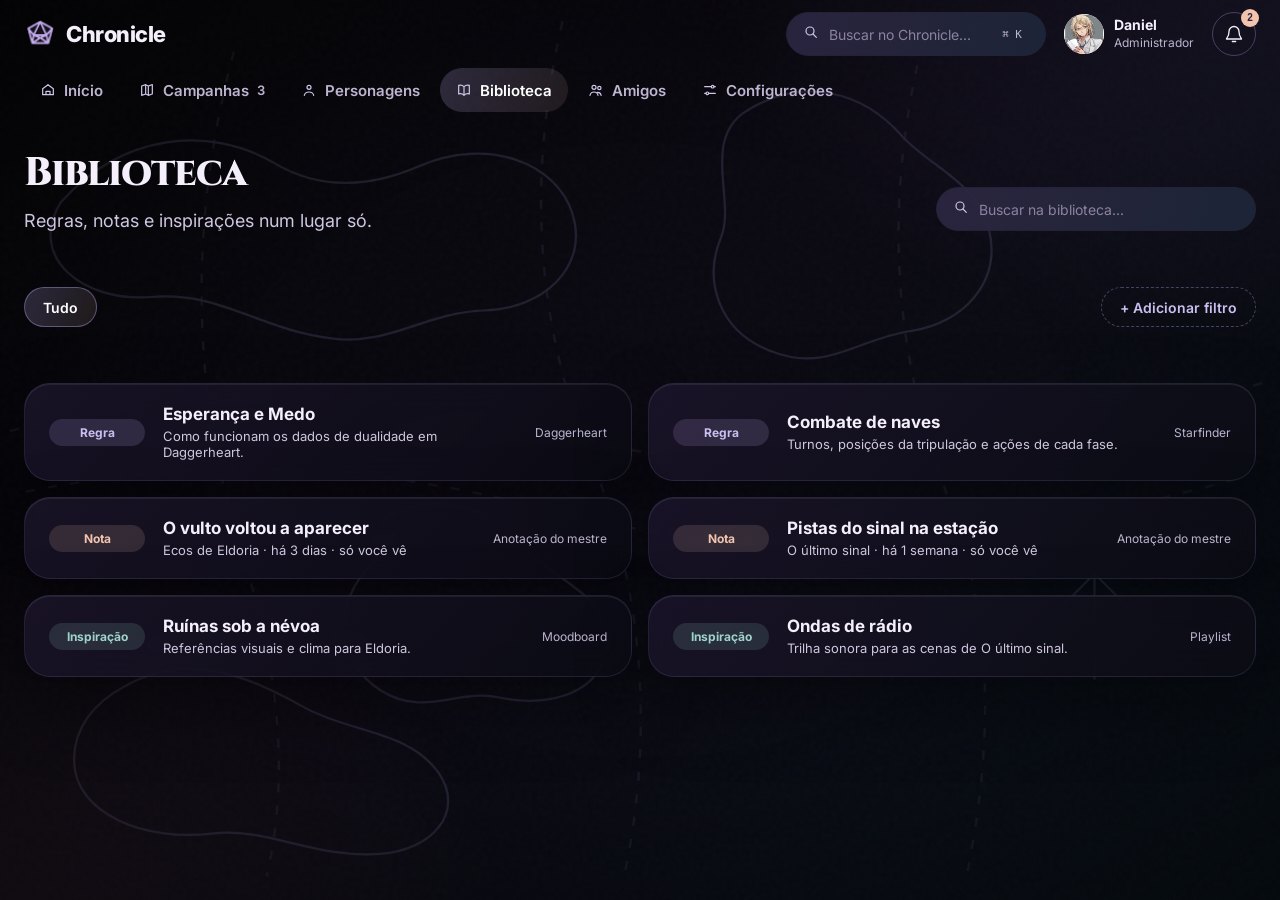
==== biblioteca/index.html @ 225dffe8 "V2 - prot" ====
<!DOCTYPE html>
<html lang="pt-BR">
<head>
    <meta charset="UTF-8">
    <meta name="viewport" content="width=device-width, initial-scale=1.0">
    <title>Chronicle - Biblioteca</title>
    <link rel="preconnect" href="https://fonts.googleapis.com">
    <link rel="preconnect" href="https://fonts.gstatic.com" crossorigin>
    <link rel="stylesheet" href="https://fonts.googleapis.com/css2?family=Cinzel:wght@600;700;800&family=Inter:wght@400;500;600;700;800&display=swap">
    <link rel="stylesheet" href="../inicio/style.css">
    <link rel="stylesheet" href="../paginas.css">
    <link rel="stylesheet" href="style.css">
</head>
<body>
    <div class="map-background" aria-hidden="true"></div>
    <div class="content">
        <header class="top-header">

            <div class="logo">
                <img src="../images/Ícone — d20.png" alt="Logo d20">
                <span>Chronicle</span>
            </div>

            <nav class="menu" aria-label="Menu principal">
                <a href="../inicio/index.html" class="menu-item">
                    <span class="menu-icon" aria-hidden="true"><svg viewBox="0 0 24 24"><path d="m4 10 8-6 8 6v9H4zM9 19v-5h6v5" /></svg></span>
                    <span>Início</span>
                </a>
                <a href="../campanhas/index.html" class="menu-item">
                    <span class="menu-icon" aria-hidden="true"><svg viewBox="0 0 24 24"><path d="m4 6 6-2 4 2 6-2v14l-6 2-4-2-6 2zM10 4v14M14 6v14" /></svg></span>
                    <span>Campanhas</span>
                    <span class="menu-count">3</span>
                </a>
                <a href="../personagens/index.html" class="menu-item">
                    <span class="menu-icon" aria-hidden="true"><svg viewBox="0 0 24 24"><circle cx="12" cy="8" r="3" /><path d="M5 20c.7-3.3 3.1-5 7-5s6.3 1.7 7 5" /></svg></span>
                    <span>Personagens</span>
                </a>
                <a href="../biblioteca/index.html" class="menu-item ativo" aria-current="page">
                    <span class="menu-icon" aria-hidden="true"><svg viewBox="0 0 24 24"><path d="M4 5c3-1 6 0 8 2v13c-2-2-5-3-8-2zM20 5c-3-1-6 0-8 2v13c2-2 5-3 8-2z" /></svg></span>
                    <span>Biblioteca</span>
                </a>
                <a href="../amigos/index.html" class="menu-item">
                    <span class="menu-icon" aria-hidden="true"><svg viewBox="0 0 24 24"><circle cx="9" cy="8" r="3" /><circle cx="17" cy="9" r="2.5" /><path d="M3 20c.7-3.3 2.7-5 6-5s5.3 1.7 6 5M14 15.5c2.8-.2 5 1.3 5.7 4.5" /></svg></span>
                    <span>Amigos</span>
                </a>
                <a href="../configuracoes/index.html" class="menu-item">
                    <span class="menu-icon" aria-hidden="true"><svg viewBox="0 0 24 24"><path d="M4 7h10M18 7h2M4 17h2M10 17h10" /><circle cx="16" cy="7" r="2" /><circle cx="8" cy="17" r="2" /></svg></span>
                    <span>Configurações</span>
                </a>
            </nav>

            <div class="header-actions">

                <label class="search">
                    <span aria-hidden="true"><svg viewBox="0 0 24 24"><circle cx="10.5" cy="10.5" r="6" /><path d="m15 15 5 5" /></svg></span>
                    <input
                        type="search"
                        placeholder="Buscar no Chronicle..."
                        aria-label="Buscar no Chronicle"
                    >
                    <kbd>⌘ K</kbd>
                </label>

                <!-- PERFIL -->
                <div class="perfil">
                    <img
                        class="perfil-logo"
                        src="../images/perfil.jpeg"
                        alt="Foto do usuário"
                    >

                    <div class="perfil-info">
                        <p class="nomeperfil">Daniel</p>
                        <p class="funcao-perfil">Administrador</p>
                    </div>
                </div>

                <!-- NOTIFICAÇÕES (controladas pelo script.js) -->
                <div class="notification-container">

                    <button
                        class="notification"
                        type="button"
                        aria-label="Notificações"
                        aria-expanded="false"
                    >

                        <svg viewBox="0 0 24 24" aria-hidden="true">
                            <path d="M18 9a6 6 0 0 0-12 0c0 7-3 7-3 9h18c0-2-3-2-3-9M10 21h4" />
                        </svg>

                        <span class="notification-count" hidden>0</span>

                    </button>

                    <div class="notification-panel" hidden>

                        <div class="notification-header">

                            <div>
                                <h3>Notificações</h3>
                                <span class="notification-subtitle">
                                    Suas últimas atualizações
                                </span>
                            </div>

                            <button class="mark-all-read" type="button">
                                Marcar todas como lidas
                            </button>

                        </div>

                        <div class="notification-list"></div>

                        <div class="notification-footer">
                            Chronicle · Central de notificações
                        </div>

                    </div>

                </div>

            </div>

        </header>
        <main>
<section class="page-head"><div><h1>Biblioteca</h1><p>Regras, notas e inspirações num lugar só.</p></div><label class="search page-search"><span aria-hidden="true"><svg viewBox="0 0 24 24"><circle cx="10.5" cy="10.5" r="6" /><path d="m15 15 5 5" /></svg></span><input type="search" placeholder="Buscar na biblioteca..." aria-label="Buscar na biblioteca..."></label></section><div class="library-filters">
                <div class="tabs" role="group" aria-label="Filtrar">
                    <button class="tab" type="button" data-filter="todos" aria-pressed="true">Tudo</button>
                    <button class="tab add-filter" type="button" aria-expanded="false">+ Adicionar filtro</button>
                </div>
                <label class="campaign-bar" hidden>Campanha<select class="campaign-filter" aria-label="Filtrar por campanha"></select></label>
                <form class="add-filter-form" hidden>
                    <label>Nome do filtro<input type="text" name="filter-name" maxlength="24" required placeholder="Ex.: Regras"></label>
                    <button class="btn btn-primary" type="submit">Adicionar</button>
                </form>
            </div>
            <section class="entries">
                <a href="#" class="entry panel" data-cat="regras" data-campaign="eldoria">
                    <span class="kind regras">Regra</span>
                    <span><strong>Esperança e Medo</strong><small>Como funcionam os dados de dualidade em Daggerheart.</small></span>
                    <em>Daggerheart</em>
                </a>
                <a href="#" class="entry panel" data-cat="regras" data-campaign="andromeda">
                    <span class="kind regras">Regra</span>
                    <span><strong>Combate de naves</strong><small>Turnos, posições da tripulação e ações de cada fase.</small></span>
                    <em>Starfinder</em>
                </a>
                <a href="#" class="entry panel" data-cat="notas" data-campaign="eldoria">
                    <span class="kind notas">Nota</span>
                    <span><strong>O vulto voltou a aparecer</strong><small>Ecos de Eldoria · há 3 dias · só você vê</small></span>
                    <em>Anotação do mestre</em>
                </a>
                <a href="#" class="entry panel" data-cat="notas" data-campaign="ultimo-sinal">
                    <span class="kind notas">Nota</span>
                    <span><strong>Pistas do sinal na estação</strong><small>O último sinal · há 1 semana · só você vê</small></span>
                    <em>Anotação do mestre</em>
                </a>
                <a href="#" class="entry panel" data-cat="inspiracoes" data-campaign="eldoria">
                    <span class="kind inspiracoes">Inspiração</span>
                    <span><strong>Ruínas sob a névoa</strong><small>Referências visuais e clima para Eldoria.</small></span>
                    <em>Moodboard</em>
                </a>
                <a href="#" class="entry panel" data-cat="inspiracoes" data-campaign="ultimo-sinal">
                    <span class="kind inspiracoes">Inspiração</span>
                    <span><strong>Ondas de rádio</strong><small>Trilha sonora para as cenas de O último sinal.</small></span>
                    <em>Playlist</em>
                </a>
            </section>
            <p class="empty" hidden>Nada por aqui com esse filtro.</p>
        </main>
    </div>
    <script src="../inicio/script.js"></script>
    <script src="script.js"></script>
</body>
</html>
---- inicio/style.css ----
/* ========== VARIÁVEIS ========== */
:root {
    --bg: #07070B;
    --surface: #101018;
    --surface-hover: #191725;
    --line: #252238;
    --text: #F4EFFA;
    --muted: #BDB4D0;
    --accent: #B8A8EC;
    --accent-hover: #CABDF3;
    --accent-soft: #CBBFF0;
    --on-accent: #1B1727;
    --peach: #F2C4AE;
    --heading-font: Cinzel, Georgia, serif;
    --gradient-main: linear-gradient(135deg, #9C8BD4 0%, #C9829F 52%, #D9A388 100%);
    --gradient-surface: linear-gradient(135deg, #151021 0%, #0C0D16 55%, #0B141D 100%);
    --radius: 26px;
}

/* ========== GERAL ========== */
* {
    box-sizing: border-box;
}

body {
    position: relative;
    margin: 0;
    min-height: 100vh;
    font-family: Inter, Arial, Helvetica, sans-serif;
    font-size: 15px;
    background:
        radial-gradient(800px 500px at 100% 0%, rgb(120 103 184 / 17%), transparent 70%),
        radial-gradient(700px 500px at 0% 100%, rgb(182 116 132 / 9%), transparent 72%),
        linear-gradient(135deg, #050507 0%, #0B0912 48%, #081017 100%);
    background-attachment: fixed;
    color: var(--text);
}

body::before,
body::after {
    position: fixed;
    inset: 0;
    pointer-events: none;
    content: "";
}

body::before {
    z-index: 0;
    opacity: 0.035;
    background-image: url("data:image/svg+xml,%3Csvg viewBox='0 0 180 180' xmlns='http://www.w3.org/2000/svg'%3E%3Cfilter id='n'%3E%3CfeTurbulence type='fractalNoise' baseFrequency='.9' numOctaves='4' stitchTiles='stitch'/%3E%3C/filter%3E%3Crect width='100%25' height='100%25' filter='url(%23n)' opacity='.7'/%3E%3C/svg%3E");
}

body::after {
    z-index: 0;
    background: radial-gradient(ellipse at center, transparent 48%, rgb(0 0 0 / 38%) 100%);
}

.map-background {
    position: fixed;
    inset: 0;
    z-index: 0;
    pointer-events: none;
    opacity: 0.14;
    background-image: url("data:image/svg+xml,%3Csvg viewBox='0 0 1200 800' xmlns='http://www.w3.org/2000/svg'%3E%3Cg fill='none' stroke='%23B8A8EC' stroke-width='2'%3E%3Cpath d='M85 180c55-62 132-69 190-35 42 25 86 21 128 3 62-27 123-3 137 42 15 48-27 85-79 86-53 2-82 31-134 25-66-8-99-42-161-37-61 5-111-35-81-84z'/%3E%3Cpath d='M691 101c52-35 107-20 142 20 24 27 66 40 77 82 12 48-23 84-68 91-50 7-75 38-126 18-46-18-60-62-44-101 13-31-16-83 19-110z'/%3E%3Cpath d='M371 462c45-28 97-11 125 23 25 31 76 41 74 87-2 46-54 57-95 48-38-8-66 18-105-6-44-27-43-91 1-119z'/%3E%3Cpath d='M142 610c58-33 113-7 160 19 42 23 92 20 119 58 24 35-6 69-52 72-61 4-99-24-150-18-58 7-121-17-122-64-1-29 17-52 45-67z'/%3E%3Cpath d='M40 383c190-44 333-39 493 4 168 45 372 27 625-48M54 437c176-34 314-23 468 17 197 51 388 33 618-31M239 46c-42 156-37 310 9 452 34 106 39 202 20 281M531 19c-31 137-25 266 26 390 49 121 54 253 29 369M856 19c-43 159-30 297 17 421 39 103 43 210 18 335' stroke-dasharray='8 12' opacity='.55'/%3E%3Cpath d='M1004 604v-94M974 540l30-30 30 30M1004 510v94'/%3E%3C/g%3E%3C/svg%3E");
    background-position: center;
    background-size: cover;
    mix-blend-mode: screen;
}

a {
    color: inherit;
}

:focus-visible {
    outline: 2px solid var(--accent-soft);
    outline-offset: 2px;
}

.content {
    position: relative;
    z-index: 1;
    min-width: 0;
    display: flex;
    flex-direction: column;
    min-height: 100vh;
}

.muted {
    color: var(--muted);
}

.link {
    color: var(--accent-soft);
    font-weight: 700;
    text-decoration: none;
}

.link:hover {
    text-decoration: underline;
}

/* ========== BOTÕES ========== */
.btn {
    display: inline-flex;
    align-items: center;
    justify-content: center;
    gap: 8px;
    min-height: 46px;
    padding: 0 24px;
    border: 1px solid transparent;
    border-radius: 999px;
    font-size: 15px;
    font-weight: 700;
    text-decoration: none;
    cursor: pointer;
    transition: background-position 0.35s ease, box-shadow 0.25s ease, transform 0.25s ease;
}

.btn-primary {
    background: var(--gradient-main);
    background-size: 180% 180%;
    background-position: 0 50%;
    color: var(--on-accent);
    box-shadow: 0 8px 24px rgb(184 168 236 / 18%);
}

.btn-primary:hover {
    background-position: 100% 50%;
    box-shadow: 0 10px 28px rgb(242 196 174 / 22%);
    transform: translateY(-2px);
}

.btn-outline {
    background: transparent;
    color: var(--text);
    border-color: #4A4062;
}

.btn-outline:hover {
    background: #262037;
    transform: translateY(-2px);
}

.btn-on-image {
    border-color: rgb(255 255 255 / 40%);
}

/* ========== HEADER ========== */
.top-header {
    position: relative;
    z-index: 20;
    display: flex;
    align-items: center;
    gap: 28px;
    min-height: 84px;
    width: 100%;
    max-width: 1792px;
    margin: 0 auto;
    padding: 0 64px;
}

.logo {
    display: flex;
    align-items: center;
    flex-shrink: 0;
    gap: 10px;
    color: var(--text);
    font-size: 22px;
    font-weight: 800;
    letter-spacing: -0.02em;
}

.logo img {
    width: 32px;
    height: 32px;
    object-fit: contain;
}

.menu {
    display: flex;
    align-items: center;
    gap: 4px;
    margin: 0;
    flex: 1;
}

.menu-item {
    display: flex;
    align-items: center;
    gap: 8px;
    min-height: 44px;
    padding: 0 16px;
    border-radius: 999px;
    color: var(--muted);
    font-size: 15px;
    font-weight: 600;
    text-decoration: none;
    white-space: nowrap;
    transition: background-color 0.2s ease, color 0.2s ease;
}

.menu-item:hover {
    background: #262037;
    color: var(--text);
}

.menu-item.ativo {
    background: linear-gradient(110deg, rgb(184 168 236 / 22%), rgb(242 196 174 / 10%));
    color: #fff;
}

.menu-icon {
    display: inline-flex;
    width: 16px;
    justify-content: center;
    color: var(--accent-soft);
    font-size: 16px;
    line-height: 1;
}

.menu-icon svg,
.search svg,
.btn svg {
    width: 16px;
    height: 16px;
    fill: none;
    color: #CFC6E8;
    stroke: currentColor;
    stroke-linecap: round;
    stroke-linejoin: round;
    stroke-width: 1.8;
}

.menu-count {
    color: var(--muted);
    font-size: 13px;
}

.header-actions {
    display: flex;
    align-items: center;
    gap: 18px;
}

/* ========== BUSCA ========== */
.search {
    display: flex;
    align-items: center;
    width: 260px;
    height: 44px;
    gap: 10px;
    padding: 0 16px;
    border: 1px solid var(--line);
    border-radius: 999px;
    background: linear-gradient(110deg, rgb(45 39 66 / 92%), rgb(29 38 57 / 92%));
    color: var(--muted);
    transition: border-color 0.2s ease, box-shadow 0.2s ease;
}

.search input {
    width: 100%;
    min-width: 0;
    padding: 0;
    border: 0;
    outline: 0;
    background: transparent;
    color: var(--text);
    font: inherit;
    font-size: 14px;
}

.search:focus-within {
    border-color: var(--accent);
    box-shadow: 0 0 0 3px rgb(184 168 236 / 10%);
}

.search input::placeholder {
    color: #8C83A1;
}

.search kbd {
    padding: 2px 6px;
    border: 1px solid var(--line);
    border-radius: 6px;
    color: var(--muted);
    font-size: 11px;
    white-space: nowrap;
}

/* ========== NOTIFICAÇÕES ========== */
.notification-container {
    position: relative;
}

.notification {
    position: relative;
    display: inline-flex;
    align-items: center;
    justify-content: center;
    width: 44px;
    height: 44px;
    padding: 0;
    border: 1px solid #4A4062;
    border-radius: 50%;
    background: transparent;
    color: var(--text);
    cursor: pointer;
    transition: background-color 0.2s ease;
}

.notification:hover {
    background: #262037;
}

.notification svg {
    width: 20px;
    height: 20px;
    fill: none;
    stroke: currentColor;
    stroke-linecap: round;
    stroke-linejoin: round;
    stroke-width: 1.6;
}

.notification-count {
    position: absolute;
    top: -4px;
    right: -4px;
    min-width: 18px;
    height: 18px;
    padding: 0 5px;
    border-radius: 999px;
    background: var(--peach);
    color: #2A2240;
    font-size: 10px;
    font-weight: 700;
    line-height: 18px;
    text-align: center;
}

.notification-panel {
    position: absolute;
    top: calc(100% + 12px);
    right: 0;
    z-index: 30;
    width: 380px;
    overflow: hidden;
    border: 1px solid var(--line);
    border-radius: 20px;
    background: var(--gradient-surface);
    box-shadow: 0 18px 40px rgb(0 0 0 / 50%), inset 0 1px 0 rgb(255 255 255 / 5%);
    -webkit-backdrop-filter: blur(18px);
    backdrop-filter: blur(18px);
}

.notification-header {
    display: flex;
    align-items: flex-start;
    justify-content: space-between;
    gap: 16px;
    padding: 18px 20px;
    border-bottom: 1px solid var(--line);
}

.notification-header h3 {
    margin: 0 0 4px;
    color: var(--text);
    font-size: 16px;
}

.notification-subtitle,
.notification-footer {
    color: var(--muted);
    font-size: 12px;
}

.mark-all-read {
    padding: 0;
    border: 0;
    background: transparent;
    color: var(--accent-soft);
    cursor: pointer;
    font: inherit;
    font-size: 12px;
    font-weight: 600;
    white-space: nowrap;
}

.mark-all-read:hover {
    text-decoration: underline;
}

.notification-list {
    max-height: 320px;
    overflow-y: auto;
}

.notification-item {
    display: flex;
    align-items: flex-start;
    gap: 12px;
    padding: 14px 20px;
    border-bottom: 1px solid var(--line);
    cursor: pointer;
}

.notification-item:hover {
    background: var(--surface-hover);
}

.notification-content {
    flex: 1;
    min-width: 0;
}

.notification-content strong {
    display: block;
    margin-bottom: 4px;
    color: var(--text);
    font-size: 13px;
}

.notification-content p {
    margin: 0;
    color: var(--muted);
    font-size: 12px;
    line-height: 1.45;
}

.notification-dot {
    width: 8px;
    height: 8px;
    margin-top: 5px;
    border-radius: 50%;
    background: transparent;
}

.notification-item.unread .notification-dot {
    background: var(--accent);
}

.notification-delete {
    border: 0;
    background: transparent;
    color: var(--muted);
    cursor: pointer;
    font-size: 18px;
    line-height: 1;
}

.notification-delete:hover {
    color: var(--text);
}

.notification-empty {
    padding: 28px 20px;
    text-align: center;
}

.notification-empty p {
    margin: 0 0 6px;
    color: var(--text);
    font-size: 13px;
}

.notification-empty span {
    color: var(--muted);
    font-size: 12px;
}

.notification-footer {
    padding: 12px 20px;
}

/* ========== PERFIL ========== */
.perfil {
    display: flex;
    align-items: center;
    gap: 10px;
    flex-shrink: 0;
}

.perfil img {
    width: 40px;
    height: 40px;
    border-radius: 50%;
    background: var(--peach);
    object-fit: cover;
}

.perfil-info {
    min-width: 0;
    line-height: 1.2;
}

.nomeperfil {
    margin: 0 0 2px;
    font-size: 14px;
    font-weight: 700;
    color: var(--text);
}

.funcao-perfil {
    margin: 0;
    color: var(--muted);
    font-size: 12px;
}

/* ========== CONTEÚDO ========== */
main {
    flex: 1;
    width: 100%;
    max-width: 1792px;
    margin: 0 auto;
    padding: 28px 64px 48px;
    display: flex;
    flex-direction: column;
    gap: 32px;
}

.hello {
    display: flex;
    align-items: flex-end;
    justify-content: space-between;
    flex-wrap: wrap;
    gap: 24px;
}

.hello h1 {
    margin: 0;
    font-family: var(--heading-font);
    font-size: 40px;
    font-weight: 800;
    letter-spacing: -0.03em;
}

.hello h1 em {
    font-style: normal;
    color: var(--peach);
}

.hello p {
    margin: 10px 0 0;
    color: #CFC6E2;
    font-size: 18px;
}

/* ========== CAMPANHAS ========== */
.campaigns {
    display: grid;
    grid-template-columns: 1.7fr 1fr;
    gap: 24px;
    min-height: 440px;
}

.featured {
    position: relative;
    display: flex;
    align-items: flex-end;
    overflow: hidden;
    border-radius: var(--radius);
    background: var(--gradient-surface);
    border: 1px solid rgb(184 168 236 / 13%);
    box-shadow: 0 28px 70px rgb(0 0 0 / 42%), inset 0 1px 0 rgb(255 255 255 / 7%);
    background: linear-gradient(135deg, rgb(29 22 45 / 76%), rgb(11 12 20 / 82%));
    -webkit-backdrop-filter: blur(18px);
    backdrop-filter: blur(18px);
    transition: transform 0.3s ease, border-color 0.3s ease, box-shadow 0.3s ease;
}

.featured:hover {
    transform: translateY(-2px);
    border-color: rgb(184 168 236 / 25%);
    box-shadow: 0 32px 76px rgb(0 0 0 / 48%), inset 0 1px 0 rgb(255 255 255 / 8%);
}

.featured > img {
    position: absolute;
    inset: 0;
    width: 100%;
    height: 100%;
    object-fit: cover;
    transform: scale(1.08);
    transition: transform 0.8s cubic-bezier(0.2, 0.7, 0.2, 1);
}

.featured:hover > img {
    transform: scale(1.13) translate3d(0, -1%, 0);
}

.featured-shade {
    position: absolute;
    inset: 0;
    background:
        linear-gradient(0deg, #110F1Aee 0%, #110F1A99 50%, #110F1A33 100%),
        linear-gradient(120deg, rgb(120 103 184 / 25%), transparent 58%, rgb(182 116 132 / 17%));
}

.featured-content {
    position: relative;
    display: flex;
    flex-direction: column;
    gap: 10px;
    padding: 36px;
}

.featured h2 {
    margin: 0;
    font-family: var(--heading-font);
    font-size: 50px;
    font-weight: 800;
    letter-spacing: -0.03em;
    line-height: 1.05;
}

.featured-content,
.campaign-list,
.band {
    font-family: Inter, Arial, Helvetica, sans-serif;
}

.chip {
    align-self: flex-start;
    padding: 6px 14px;
    border-radius: 999px;
    background: var(--accent-soft);
    color: #251D3D;
    font-size: 12px;
    font-weight: 700;
    letter-spacing: 0.04em;
    text-transform: uppercase;
}

.featured-meta {
    display: flex;
    align-items: center;
    flex-wrap: wrap;
    gap: 12px;
    margin: 0;
    color: #F0EAF8;
}

.session-meta {
    display: flex;
    align-items: center;
    flex-wrap: wrap;
    gap: 8px;
}

.session-countdown {
    padding: 6px 12px;
    border: 1px solid rgb(255 255 255 / 16%);
    border-radius: 999px;
    background: rgb(8 8 14 / 42%);
    color: #F6D6C8;
    font-size: 12px;
    font-weight: 700;
}

.featured-actions {
    display: flex;
    flex-wrap: wrap;
    gap: 12px;
    margin-top: 14px;
}

.avatars {
    display: flex;
}

.avatars span {
    width: 28px;
    height: 28px;
    margin-left: -8px;
    border: 2px solid #2A2240;
    border-radius: 50%;
    background: var(--peach);
}

.avatars span:first-child { margin-left: 0; }
.avatars span:nth-child(2) { background: #E6A9BF; }
.avatars span:nth-child(3) { background: #9FD3CC; }
.avatars span:nth-child(4) { background: var(--accent-soft); }

.campaign-list {
    display: flex;
    flex-direction: column;
    padding: 24px 20px;
    border-radius: var(--radius);
    background: var(--gradient-surface);
    border: 1px solid rgb(184 168 236 / 22%);
    box-shadow: 0 28px 70px rgb(0 0 0 / 34%), 0 0 32px rgb(167 139 250 / 8%), inset 0 1px 0 rgb(255 255 255 / 8%);
    background: linear-gradient(135deg, rgb(39 29 62 / 88%), rgb(12 13 23 / 92%));
    -webkit-backdrop-filter: blur(18px);
    backdrop-filter: blur(18px);
    transition: transform 0.3s ease, border-color 0.3s ease, box-shadow 0.3s ease;
}

.campaign-list:hover {
    transform: translateY(-2px);
    border-color: rgb(184 168 236 / 25%);
    box-shadow: 0 32px 76px rgb(0 0 0 / 42%), inset 0 1px 0 rgb(255 255 255 / 8%);
}

.campaign-list h2 {
    margin: 0 12px 18px;
    font-family: var(--heading-font);
    font-size: 24px;
}

.schedule-row {
    display: grid;
    grid-template-columns: 44px minmax(0, 1fr) auto;
    align-items: center;
    gap: 14px;
    padding: 13px 12px;
    border: 1px solid transparent;
    border-radius: 16px;
    text-decoration: none;
    transition: background 0.25s ease, border-color 0.25s ease;
}

.schedule-row:hover,
.schedule-row:focus-visible {
    border-color: rgb(167 139 250 / 50%);
    background: rgb(167 139 250 / 8%);
    outline: none;
}

.schedule-row time {
    display: grid;
    place-items: center;
    width: 52px;
    padding: 7px 0;
    border-radius: 12px;
    background: rgb(184 168 236 / 15%);
    color: var(--accent-soft);
    line-height: 1;
}

.schedule-row time strong {
    font-size: 21px;
}

.schedule-row time span {
    margin-top: 3px;
    font-size: 10px;
    text-transform: uppercase;
}

.schedule-row > span {
    min-width: 0;
}

.schedule-row > span strong {
    display: block;
    overflow: hidden;
    font-size: 16px;
    text-overflow: ellipsis;
    white-space: nowrap;
}

.schedule-row > span small {
    display: block;
    margin-top: 3px;
    color: #CFC7DE;
    font-size: 13px;
}

.schedule-row > em {
    color: var(--accent-soft);
    font-size: 12px;
    font-style: normal;
    font-weight: 700;
    white-space: nowrap;
}

.campaign-row {
    display: flex;
    align-items: center;
    gap: 16px;
    padding: 12px;
    border: 1px solid transparent;
    border-radius: 20px;
    text-decoration: none;
    transition: background 0.25s ease, transform 0.25s ease;
}

.campaign-row:hover {
    background: linear-gradient(110deg, rgb(184 168 236 / 10%), rgb(242 196 174 / 4%));
    transform: translateX(2px);
}

.campaign-row:hover,
.campaign-row:focus-visible {
    border-color: rgb(167 139 250 / 50%);
    background: rgb(167 139 250 / 8%);
    outline: none;
}

.campaign-row img {
    flex: none;
    width: 120px;
    height: 78px;
    border-radius: 16px;
    object-fit: cover;
}

.campaign-row em {
    font-size: 12px;
    font-style: normal;
    font-weight: 700;
    letter-spacing: 0.06em;
    text-transform: uppercase;
    color: var(--accent-soft);
}

.campaign-row strong {
    display: block;
    margin-bottom: 3px;
    font-size: 18px;
}

.campaign-row small {
    display: block;
    color: #CFC7DE;
    font-size: 14px;
}

.campaign-list-links {
    display: flex;
    align-items: center;
    justify-content: space-between;
    margin: auto 12px 4px;
    padding-top: 12px;
}

.campaign-list-new {
    color: var(--muted);
    font-size: 13px;
}

/* ========== FAIXA INFERIOR ========== */
.band {
    display: grid;
    grid-template-columns: 1fr 1.6fr 1fr;
    border-radius: var(--radius);
    background: var(--gradient-surface);
    border: 1px solid rgb(184 168 236 / 10%);
    box-shadow: 0 28px 70px rgb(0 0 0 / 30%), inset 0 1px 0 rgb(255 255 255 / 6%);
    background: linear-gradient(135deg, rgb(29 22 45 / 76%), rgb(11 12 20 / 82%));
    -webkit-backdrop-filter: blur(18px);
    backdrop-filter: blur(18px);
    transition: transform 0.3s ease, border-color 0.3s ease, box-shadow 0.3s ease;
}

.band:hover {
    transform: translateY(-2px);
    border-color: rgb(184 168 236 / 25%);
    box-shadow: 0 32px 76px rgb(0 0 0 / 42%), inset 0 1px 0 rgb(255 255 255 / 8%);
}

.band > div {
    display: flex;
    flex-direction: column;
    gap: 8px;
    padding: 36px 40px;
}

.band > div + div {
    border-left: 1px solid var(--line);
}

.band h3 {
    margin: 0;
    font-size: 22px;
    letter-spacing: -0.02em;
}

.label {
    color: #CFC7DE;
    font-size: 12px;
    font-weight: 700;
    letter-spacing: 0.1em;
    text-transform: uppercase;
}

.band-link {
    margin-top: auto;
    align-self: flex-start;
}

.friends-list {
    display: flex;
    flex-direction: column;
    gap: 2px;
}

.friend {
    display: flex;
    align-items: center;
    gap: 8px;
    min-height: 38px;
    padding: 4px 8px;
    border-radius: 12px;
    text-decoration: none;
    transition: background-color 0.25s ease, transform 0.25s ease;
}

.friend:hover {
    background: var(--surface-hover);
    transform: translateY(-2px);
}

.friend-avatar {
    flex: none;
    display: grid;
    place-items: center;
    width: 30px;
    height: 30px;
    border-radius: 50%;
    color: #20192F;
    font-size: 10px;
    font-weight: 800;
}

.avatar-peach {
    background: #F2C4AE;
}

.avatar-teal {
    background: #9FD3CC;
}

.avatar-lilac {
    background: #CBBFF0;
}

.friend > span:nth-child(2) {
    min-width: 0;
    flex: 1;
}

.friend strong {
    display: block;
    font-size: 13px;
}

.friend small {
    color: #CFC7DE;
    font-size: 11px;
}

.friend-playing {
    color: #7ED6A5 !important;
}

.friend-status {
    width: 7px;
    height: 7px;
    border: 1px solid #171321;
    border-radius: 50%;
}

.friend-status.online {
    background: #7ED6A5;
}

.friend-status.playing {
    background: #F2C4AE;
}

.friend-status.offline {
    background: #756D85;
}

.table-status {
    display: inline-flex;
    align-items: center;
    gap: 7px;
    margin-top: auto;
    color: #9FD3CC;
    font-size: 12px;
    font-weight: 700;
}

.table-status i {
    width: 7px;
    height: 7px;
    border-radius: 50%;
    background: #7ED6A5;
}

@keyframes fade-in {
    from {
        opacity: 0;
        transform: translateY(8px);
    }

    to {
        opacity: 1;
        transform: translateY(0);
    }
}

.content {
    animation: fade-in 0.6s ease both;
}

/* ========== RESPONSIVO ========== */
@media (max-width: 1300px) {
    .top-header {
        flex-wrap: wrap;
        gap: 12px;
        padding: 12px 24px;
    }

    .menu {
        order: 3;
        flex-basis: 100%;
        overflow-x: auto;
        padding-bottom: 2px;
    }

    .header-actions {
        margin-left: auto;
    }

    main {
        padding: 20px 24px 40px;
    }
}

@media (max-width: 1000px) {
    .campaigns {
        grid-template-columns: 1fr;
    }

    .featured {
        min-height: 340px;
    }

    .featured h2 {
        font-size: 36px;
    }

    .band {
        grid-template-columns: 1fr;
    }

    .band > div + div {
        border-left: 0;
        border-top: 1px solid var(--line);
    }

    .hello h1 {
        font-size: 34px;
    }
}

@media (max-width: 620px) {
    .top-header {
        align-items: flex-start;
    }

    .header-actions {
        gap: 12px;
    }

    .search {
        width: min(200px, 40vw);
    }

    .search kbd {
        display: none;
    }

    .perfil-info {
        display: none;
    }

    .notification-panel {
        position: fixed;
        top: 72px;
        right: 12px;
        width: min(380px, calc(100vw - 24px));
    }
}

@media (prefers-reduced-motion: reduce) {
    .content,
    .featured > img {
        animation: none;
        transform: none;
        transition: none;
    }

    .featured:hover > img,
    .featured:hover,
    .campaign-list:hover,
    .band:hover,
    .quick:hover,
    .campaign-row:hover,
    .btn:hover {
        transform: none;
    }
}
---- paginas.css ----
/* Componentes compartilhados pelas páginas internas (campanhas, amigos, personagens, biblioteca, configurações) */
[hidden] { display: none !important; }

.page-head { display: flex; align-items: flex-end; justify-content: space-between; flex-wrap: wrap; gap: 24px; }
.page-head h1 { margin: 0; font-family: var(--heading-font); font-size: 40px; font-weight: 800; letter-spacing: -0.03em; }
.page-head p { margin: 10px 0 0; color: #CFC6E2; font-size: 18px; }
.page-search { width: min(320px, 100%); }

.panel { border: 1px solid rgb(184 168 236 / 13%); border-radius: var(--radius); background: linear-gradient(135deg, rgb(29 22 45 / 76%), rgb(11 12 20 / 82%)); box-shadow: 0 28px 70px rgb(0 0 0 / 34%), inset 0 1px 0 rgb(255 255 255 / 7%); -webkit-backdrop-filter: blur(18px); backdrop-filter: blur(18px); }

.grid { display: grid; grid-template-columns: repeat(auto-fill, minmax(min(340px, 100%), 1fr)); gap: 24px; }

.tabs { display: flex; flex-wrap: wrap; gap: 8px; }
.tab { min-height: 40px; padding: 0 18px; border: 1px solid #4A4062; border-radius: 999px; background: transparent; color: var(--muted); font: 600 14px Inter, Arial, sans-serif; cursor: pointer; transition: background-color 0.2s ease, color 0.2s ease; }
.tab:hover { background: #262037; color: var(--text); }
.tab[aria-pressed="true"] { border-color: rgb(184 168 236 / 40%); background: linear-gradient(110deg, rgb(184 168 236 / 22%), rgb(242 196 174 / 10%)); color: #fff; }

.empty { margin: 24px 0; color: var(--muted); text-align: center; }

@media (max-width: 1000px) { .page-head h1 { font-size: 34px; } }
---- biblioteca/style.css ----
.entries { display: grid; grid-template-columns: repeat(auto-fill, minmax(min(480px, 100%), 1fr)); gap: 16px; }
.entry { display: grid; grid-template-columns: auto minmax(0, 1fr) auto; align-items: center; gap: 18px; padding: 20px 24px; text-decoration: none; transition: border-color 0.25s ease, background 0.25s ease; }
.entry:hover, .entry:focus-visible { border-color: rgb(167 139 250 / 50%); outline: none; }
.entry strong { display: block; font-size: 17px; }
.entry small { display: block; margin-top: 4px; color: #CFC7DE; font-size: 13px; }
.entry em { color: var(--muted); font-size: 12px; font-style: normal; }
.kind { min-width: 96px; padding: 6px 12px; border-radius: 999px; text-align: center; font-size: 12px; font-weight: 700; }
.kind.regras { background: rgb(184 168 236 / 16%); color: var(--accent-soft); }
.kind.notas { background: rgb(242 196 174 / 14%); color: var(--peach); }
.kind.inspiracoes { background: rgb(159 211 204 / 14%); color: #9FD3CC; }
.library-filters { display: grid; gap: 14px; margin: 24px 0; }
.campaign-filter { min-height: 40px; padding: 0 12px; border: 1px solid #4A4062; border-radius: 999px; background: #171326; color: var(--text); font: 600 13px Inter, Arial, sans-serif; }
@media (max-width: 620px) { .entry em { display: none; } .entry { grid-template-columns: auto minmax(0, 1fr); } }
.library-filters .tabs { align-items: center; }
.campaign-filter option { background: #171326; color: var(--text); }
.campaign-filter:focus-visible { outline: 2px solid var(--accent-soft); outline-offset: 2px; }

.campaign-bar { display: flex; align-items: center; gap: 10px; color: var(--muted); font-size: 13px; font-weight: 600; }
.add-filter { margin-left: auto; border-style: dashed; color: var(--accent-soft); }
.add-filter-form { display: flex; align-items: end; justify-content: flex-end; gap: 12px; }
.add-filter-form label { display: grid; gap: 6px; color: var(--muted); font-size: 13px; font-weight: 600; }
.add-filter-form input { min-height: 40px; padding: 0 12px; border: 1px solid #4A4062; border-radius: 8px; background: #171326; color: var(--text); font: 15px Inter, Arial, sans-serif; }
.add-filter-form input:focus { border-color: var(--accent); outline: 0; box-shadow: 0 0 0 3px rgb(184 168 236 / 12%); }
.add-filter-form .btn { min-height: 40px; padding: 0 20px; font-size: 14px; }
.filter-option { display: inline-flex; align-items: center; border: 1px solid #4A4062; border-radius: 999px; transition: background-color 0.2s ease, border-color 0.2s ease; }
.filter-option:hover { background: #262037; }
.filter-option.ativo { border-color: rgb(184 168 236 / 40%); background: linear-gradient(110deg, rgb(184 168 236 / 22%), rgb(242 196 174 / 10%)); }
.filter-option .tab, .filter-option .tab:hover, .filter-option .tab[aria-pressed="true"] { min-height: 38px; padding: 0 4px 0 18px; border: 0; background: transparent; }
.filter-remove { display: grid; place-items: center; width: 22px; height: 22px; margin-right: 8px; padding: 0; border: 0; border-radius: 50%; background: transparent; color: var(--muted); font-size: 15px; line-height: 1; opacity: 0.45; cursor: pointer; transition: opacity 0.2s ease, background-color 0.2s ease; }
.filter-option:hover .filter-remove, .filter-remove:focus-visible { opacity: 1; }
.filter-remove:hover { background: rgb(255 255 255 / 12%); color: var(--text); }
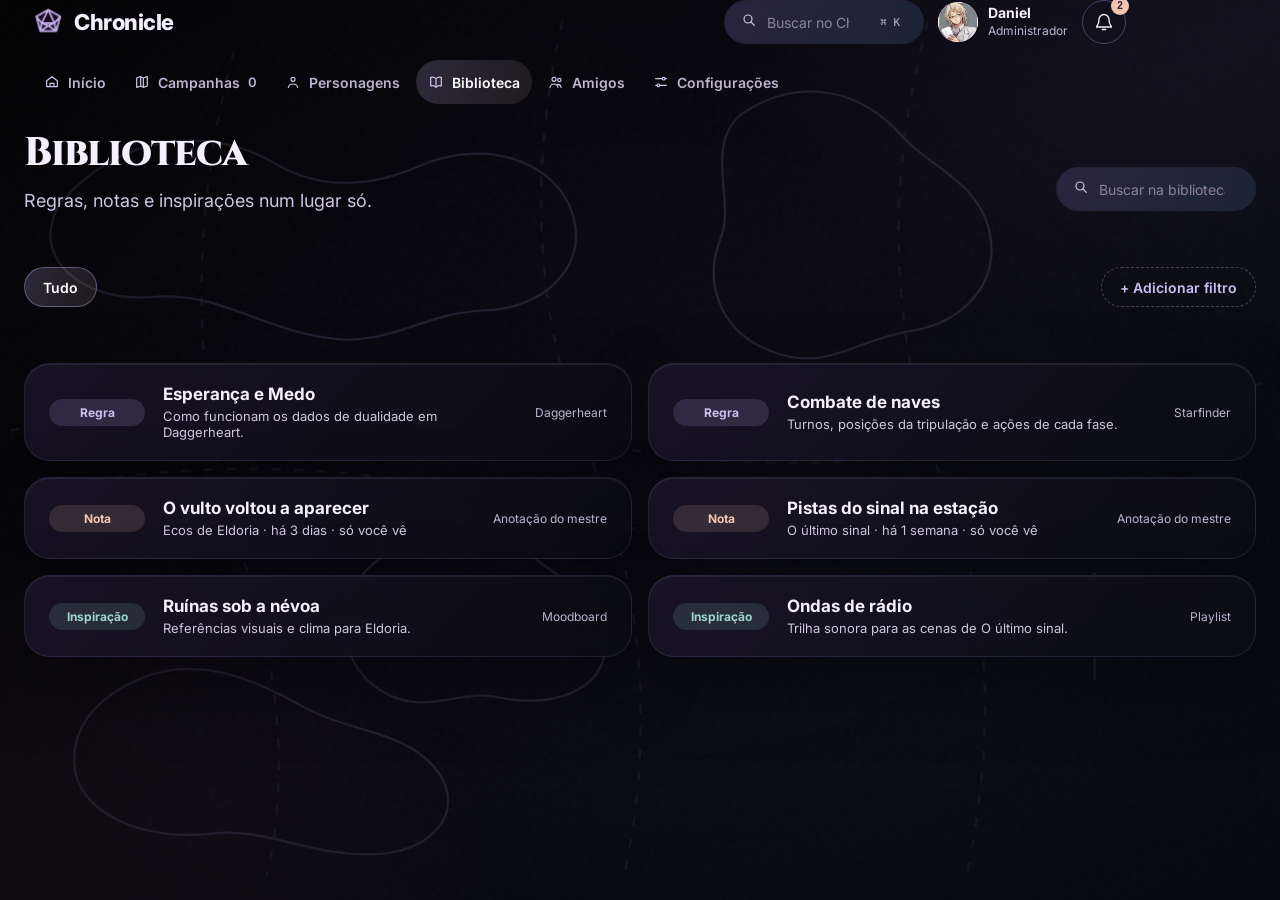
==== commit b1721e46: "V 0.3" ====
--- a/biblioteca/index.html
+++ b/biblioteca/index.html
@@ -29,7 +29,7 @@
                 <a href="../campanhas/index.html" class="menu-item">
                     <span class="menu-icon" aria-hidden="true"><svg viewBox="0 0 24 24"><path d="m4 6 6-2 4 2 6-2v14l-6 2-4-2-6 2zM10 4v14M14 6v14" /></svg></span>
                     <span>Campanhas</span>
-                    <span class="menu-count">3</span>
+                    <span class="menu-count">0</span>
                 </a>
                 <a href="../personagens/index.html" class="menu-item">
                     <span class="menu-icon" aria-hidden="true"><svg viewBox="0 0 24 24"><circle cx="12" cy="8" r="3" /><path d="M5 20c.7-3.3 3.1-5 7-5s6.3 1.7 7 5" /></svg></span>
@@ -171,6 +171,8 @@
         </main>
     </div>
     <script src="../inicio/script.js"></script>
+    <script src="../campanhas/data.js"></script>
+    <script src="../sync.js"></script>
     <script src="script.js"></script>
 </body>
 </html>
--- a/inicio/style.css
+++ b/inicio/style.css
@@ -1105,3 +1105,43 @@
         transform: none;
     }
 }
+
+/* ========== AMIGOS (estado vazio da faixa inferior) ========== */
+.friends-empty {
+    display: flex;
+    flex-direction: column;
+    align-items: flex-start;
+    gap: 10px;
+}
+
+.friends-empty p {
+    margin: 0;
+    color: #CFC7DE;
+    font-size: 14px;
+    line-height: 1.5;
+}
+
+/* ========== ESTADOS VAZIOS / SEM IMAGEM ========== */
+[hidden] { display: none !important; }
+
+.featured-empty .featured-content { max-width: 560px; gap: 14px; }
+.featured-empty p { margin: 0; color: #CFC6E2; font-size: 17px; line-height: 1.55; }
+.schedule-empty { margin: 8px 12px; color: var(--muted); font-size: 15px; line-height: 1.5; }
+.band-empty { color: var(--muted); }
+
+.band-empty-text { color: var(--muted); font-size: 15px; line-height: 1.5; }
+
+/* ========== CABEÇALHO EM TELAS MÉDIAS (notebooks) ==========
+   Sem isto o perfil e o sino saíam da tela abaixo de ~1560 px. */
+@media (max-width: 1600px) {
+    .top-header { gap: 16px; padding: 0 32px; }
+    .menu { min-width: 0; }
+    .menu-item { padding: 0 12px; font-size: 14px; }
+    .header-actions { flex-shrink: 0; gap: 14px; }
+    .search { width: auto; flex: 0 1 200px; min-width: 130px; }
+}
+@media (max-width: 1250px) {
+    .top-header { flex-wrap: wrap; row-gap: 8px; padding: 10px 24px; }
+    .menu { order: 3; flex: 1 0 100%; flex-wrap: wrap; }
+    .header-actions { margin-left: auto; }
+}
--- a/paginas.css
+++ b/paginas.css
@@ -18,3 +18,84 @@
 .empty { margin: 24px 0; color: var(--muted); text-align: center; }
 
 @media (max-width: 1000px) { .page-head h1 { font-size: 34px; } }
+
+/* ==========================================================================
+   Componentes compartilhados: botões de ação, modal (<dialog>), formulário e toast
+   Usados por: campanhas, amigos (e prontos para as demais páginas)
+   ========================================================================== */
+
+/* <button class="btn"> não herda a fonte como o <a> */
+button.btn { font-family: inherit; }
+.btn:focus-visible, .modal-close:focus-visible { outline: 2px solid var(--accent-soft); outline-offset: 2px; }
+.btn[disabled] { opacity: 0.6; cursor: progress; transform: none; }
+
+/* ----- Botão de perigo (excluir/remover) ----- */
+.btn-danger { background: transparent; border-color: rgb(233 132 132 / 45%); color: #F2A9A9; }
+.btn-danger:hover { background: rgb(233 132 132 / 14%); transform: translateY(-2px); }
+.btn-danger-solid { background: rgb(233 132 132 / 20%); border-color: rgb(233 132 132 / 60%); color: #FFD3D3; }
+.btn-danger-solid:hover { background: rgb(233 132 132 / 32%); }
+
+/* ----- Modal ----- */
+body.modal-open { overflow: hidden; }
+.modal { width: min(560px, calc(100vw - 32px)); max-height: calc(100vh - 32px); padding: 0; border: 1px solid rgb(184 168 236 / 18%); border-radius: var(--radius); background: linear-gradient(135deg, #1D162D, #0B0C14); color: var(--text); box-shadow: 0 40px 90px rgb(0 0 0 / 55%), inset 0 1px 0 rgb(255 255 255 / 7%); overflow: hidden; }
+.modal-small { width: min(440px, calc(100vw - 32px)); }
+.modal::backdrop { background: rgb(5 5 9 / 72%); -webkit-backdrop-filter: blur(4px); backdrop-filter: blur(4px); }
+.modal[open] { animation: modal-in 0.22s ease both; }
+.modal[open]::backdrop { animation: backdrop-in 0.22s ease both; }
+@keyframes modal-in { from { opacity: 0; transform: translateY(12px) scale(0.98); } to { opacity: 1; transform: none; } }
+@keyframes backdrop-in { from { opacity: 0; } to { opacity: 1; } }
+
+.modal-box { display: flex; flex-direction: column; max-height: calc(100vh - 32px); margin: 0; }
+.modal-head { display: flex; align-items: flex-start; justify-content: space-between; gap: 16px; padding: 28px 28px 0; }
+.modal-head h2 { margin: 0; font-family: var(--heading-font); font-size: 26px; line-height: 1.2; overflow-wrap: anywhere; }
+.modal-sub { margin: 8px 0 0; color: var(--muted); font-size: 14px; }
+.modal-close { flex: none; width: 36px; height: 36px; border: 1px solid #4A4062; border-radius: 50%; background: transparent; color: var(--muted); font-size: 22px; line-height: 1; cursor: pointer; transition: background-color 0.2s ease, color 0.2s ease; }
+.modal-close:hover { background: #262037; color: var(--text); }
+.modal-body { display: flex; flex: 1; flex-direction: column; gap: 18px; padding: 22px 28px; overflow-y: auto; }
+.modal-body p { margin: 0; }
+.modal-text { color: #E4DDF0; line-height: 1.55; overflow-wrap: anywhere; }
+.modal-actions { display: flex; justify-content: flex-end; flex-wrap: wrap; gap: 12px; padding: 18px 28px 26px; border-top: 1px solid var(--line); }
+
+/* ----- Formulário dentro do modal (mesmo visual de .field em configuracoes/style.css) ----- */
+.modal .field { display: flex; flex-direction: column; gap: 8px; min-width: 0; margin: 0; padding: 0; border: 0; color: #CFC7DE; font-size: 14px; font-weight: 600; }
+.modal .field > label, .modal .field > legend { padding: 0; }
+.modal .field > legend { margin-bottom: 8px; }
+.req { color: var(--peach); }
+.modal input[type="text"], .modal input[type="email"], .modal select, .modal textarea { width: 100%; padding: 0 16px; border: 1px solid var(--line); border-radius: 14px; background: rgb(8 8 14 / 50%); color: var(--text); font: 400 15px Inter, Arial, sans-serif; }
+.modal input[type="text"], .modal input[type="email"], .modal select { height: 46px; }
+.modal textarea { min-height: 110px; padding: 12px 16px; resize: vertical; }
+.modal select { appearance: none; padding-right: 40px; background-image: linear-gradient(45deg, transparent 50%, var(--muted) 50%), linear-gradient(135deg, var(--muted) 50%, transparent 50%); background-position: calc(100% - 20px) 20px, calc(100% - 15px) 20px; background-size: 5px 5px; background-repeat: no-repeat; }
+.modal select option { background: #14101F; color: var(--text); }
+.modal input::placeholder, .modal textarea::placeholder { color: #8C83A1; }
+.modal input[type="text"]:focus, .modal input[type="email"]:focus, .modal select:focus, .modal textarea:focus { border-color: var(--accent); outline: 0; box-shadow: 0 0 0 3px rgb(184 168 236 / 12%); }
+.modal [aria-invalid="true"] { border-color: #E98484 !important; box-shadow: 0 0 0 3px rgb(233 132 132 / 12%) !important; }
+
+.field-error { color: #F2A9A9; font-size: 13px; font-weight: 500; }
+.field-foot { display: flex; align-items: flex-start; justify-content: space-between; gap: 12px; }
+.counter { margin-left: auto; color: var(--muted); font-size: 12px; font-weight: 500; }
+.form-alert { padding: 12px 16px; border: 1px solid rgb(233 132 132 / 40%); border-radius: 14px; background: rgb(233 132 132 / 10%); color: #F7C1C1; font-size: 14px; }
+
+/* ----- Toasts ----- */
+.toast-region { position: fixed; right: 24px; bottom: 24px; z-index: 60; display: flex; flex-direction: column; gap: 10px; width: min(380px, calc(100vw - 32px)); pointer-events: none; }
+.toast { display: flex; align-items: flex-start; gap: 12px; padding: 14px 16px; border: 1px solid rgb(184 168 236 / 18%); border-left: 4px solid #7ED6A5; border-radius: 16px; background: linear-gradient(135deg, rgb(29 22 45 / 96%), rgb(11 12 20 / 96%)); box-shadow: 0 18px 48px rgb(0 0 0 / 45%); pointer-events: auto; animation: toast-in 0.25s ease both; }
+.toast.error { border-left-color: #E98484; }
+.toast strong { display: block; font-size: 14px; }
+.toast p { margin: 2px 0 0; color: var(--muted); font-size: 13px; overflow-wrap: anywhere; }
+.toast button { margin-left: auto; padding: 0 4px; border: 0; background: transparent; color: var(--muted); font-size: 18px; line-height: 1; cursor: pointer; }
+.toast button:hover { color: var(--text); }
+.toast.leaving { opacity: 0; transform: translateY(6px); transition: opacity 0.2s ease, transform 0.2s ease; }
+@keyframes toast-in { from { opacity: 0; transform: translateY(10px); } to { opacity: 1; transform: none; } }
+
+@media (max-width: 560px) {
+    .modal-head { padding: 22px 20px 0; }
+    .modal-body { padding: 18px 20px; }
+    .modal-actions { padding: 16px 20px 20px; }
+    .modal-actions .btn { flex: 1; }
+    .toast-region { right: 16px; bottom: 16px; }
+}
+
+/* Respeita "reduzir movimento" do sistema e a opção das Configurações */
+@media (prefers-reduced-motion: reduce) {
+    .modal[open], .modal[open]::backdrop, .toast { animation: none; }
+}
+.sem-movimento .modal[open], .sem-movimento .modal[open]::backdrop, .sem-movimento .toast { animation: none; }
